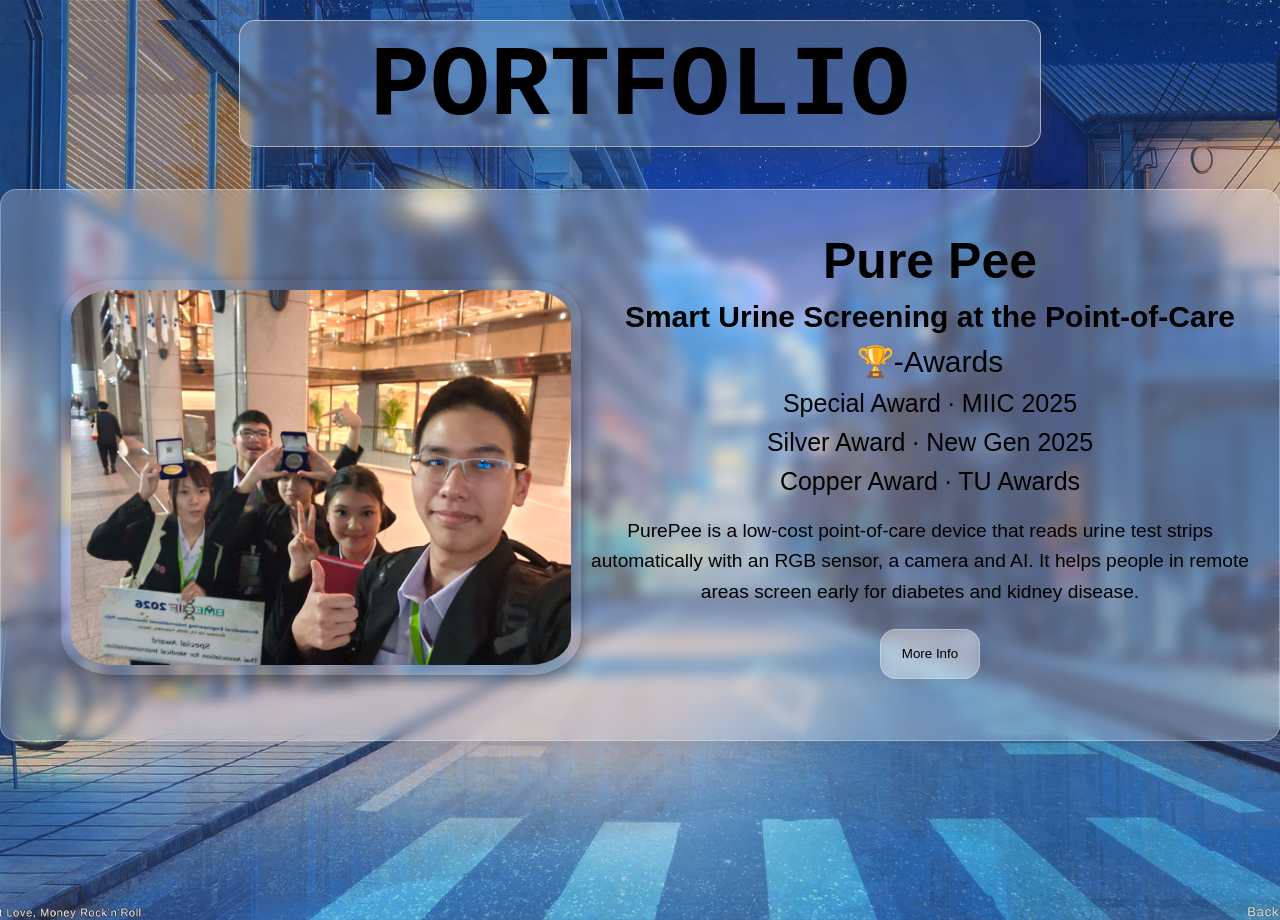
==== port.htm @ 7d14b838 "update" ====
<!doctype html>
<html lang="en">
  <head>
    <link rel="stylesheet" href="port/style.css" />
    <meta charset="UTF-8" />
    <meta name="viewport" content="width=device-width, initial-scale=1.0" />
    <title>Document</title>
  </head>
  <body>
    <div>
      <div class="container">
        <div class="box">
          <h1 style="font-size: 100px">PORTFOLIO</h1>
          <!-- <div class="box-row">
            <div class="little-box"></div>
            <div class="little-box"></div>
            <div class="little-box"></div>
            <div class="little-box"></div>
          </div> -->
        </div>
      </div>
      <div class="sort">
        <div class="big-box">
<!-- table -->
          <img class="pic" src="purepee.jpg" />
          <h2 class="title">Pure Pee</h2>
          <h3 class="full-name">Smart Urine Screening at the Point-of-Care</h3>
          <ul>
            🏆-Awards
            <li class="first">Special Award · MIIC 2025</li>
            <li class="second">Silver Award · New Gen 2025</li>
            <li class="third">Copper Award · TU Awards</li>
          </ul>
          <div style="justify-content: center; align-items: center; text-align: center;">
          <h4 class="detail">
            PurePee is a low-cost point-of-care device that reads urine test
            strips automatically with an RGB sensor, a camera and AI. It helps
            people in remote areas screen early for diabetes and kidney disease.
          </h4>
          </div>
          <button class="more-info">More Info</button>
        </div>
      </div>
    </div>
  </body>
</html>
<script src="port/script.js"></script>
---- port/style.css ----
body, html {
    margin: 0;
    background: url("photo/wallpaper.jpg");
    height: 100%;
    background-position: center;
    background-repeat: no-repeat;
    background-size: cover;
}

.container{
    display: flex;
    align-items: center;
    margin-top: 20px;
    justify-content: center;
    text-align: center;
}

.box{
    width: 800px;
    height: 125px;
    /* height: 250px; */
    border-radius:5%;
    background: rgba(228, 228, 228, 0.23);
    border-radius: 16px;
    box-shadow: 0 4px 30px rgba(0, 0, 0, 0.1);
    backdrop-filter: blur(3.3px);
    -webkit-backdrop-filter: blur(3.3px);
    border: 1px solid rgba(228, 228, 228, 0.67);
    text-align: center;
    justify-content: center;
}

h1{
    margin-top: 10px;
    margin-bottom: 2px;
    font-family: 'Courier New', Courier, monospace;
    box-shadow: rgba(100, 100, 111, 0.2) 0px 7px 29px 0px;
}

.box-row{
    margin-top: 5px;
    gap:10px;
    display: flex;
    justify-content: center;
}

.little-box{   
    width: 150px;
    height: 75px;
    border-radius:5%;
    background: rgba(255, 255, 255, 0.25);
    border-radius: 16px;
    box-shadow: 0 4px 30px rgba(0, 0, 0, 0.1);
    backdrop-filter: blur(6.6px);
    -webkit-backdrop-filter: blur(6.6px);
    border: 1px solid rgba(255, 255, 255, 0.3);
    grid-template-columns: auto auto auto;
}

.sort{
    justify-content: center;
    align-items: center;
    display: flex;
    margin-top: 42px;
    text-align: center;
}

.big-box{
    font-family: 'Gill Sans', 'Gill Sans MT', Calibri, 'Trebuchet MS', sans-serif;
    display: warp;
    background-color: white;
    width: 1375px;
    height: 550px;
    border-radius:5%;
    background: rgba(255, 255, 255, 0.25);
    border-radius: 16px;
    box-shadow: 0 4px 30px rgba(0, 0, 0, 0.1);
    backdrop-filter: blur(6.6px);
    -webkit-backdrop-filter: blur(6.6px);
    border: 1px solid rgba(255, 255, 255, 0.3);
    grid-template-columns: auto auto auto;
}

.pic{
    border-radius: 10%;
    width: 500px;
    float: left;
    margin-top: 90px;
    margin-left: 60px;
    box-shadow: rgba(0, 0, 0, 0.35) 0px 5px 15px;
    padding: 10px;
}

h2{
    font-size: 50px;
    font-family: 'Gill Sans', 'Gill Sans MT', Calibri, 'Trebuchet MS', sans-serif;
    margin-bottom: 10px;
}
h3{
    font-size: 30px;
    margin-top: 5px;
    margin-bottom: 10px;
}

ul{
    font-size: 30px;
    margin-top: 5px;
    margin-bottom: 5px;
    list-style: none;
}

li{
    font-size: 25px;
    margin-top: 10px;
}

.des{
    width: 10px;
    height: 10px;
}

h4 {
    font-size: clamp(16px, 1.5vw, 20px);
    font-weight: 400;
    line-height: 1.6;
    max-width: 750px;
    margin: 20px auto;
    margin-right: 20px;
    text-align: center;
    overflow-wrap: break-word;
}

button{
    margin-top: 1px;
    width: 100px;
    height: 50px;
    border-radius:5%;
    background: rgba(255, 255, 255, 0.25);
    border-radius: 16px;
    box-shadow: 0 4px 30px rgba(0, 0, 0, 0.1);
    backdrop-filter: blur(6.6px);
    -webkit-backdrop-filter: blur(6.6px);
    border: 1px solid rgba(255, 255, 255, 0.3);
    grid-template-columns: auto auto auto;
}

.info{
    margin-top: 0;
    margin-bottom: 5px;
    font-style: italic;
    font-family: system-ui, "Segoe UI", Roboto, Helvetica, Arial, sans-serif, "Apple Color Emoji", "Segoe UI Emoji", "Segoe UI Symbol";
    font-size: 25px;
}
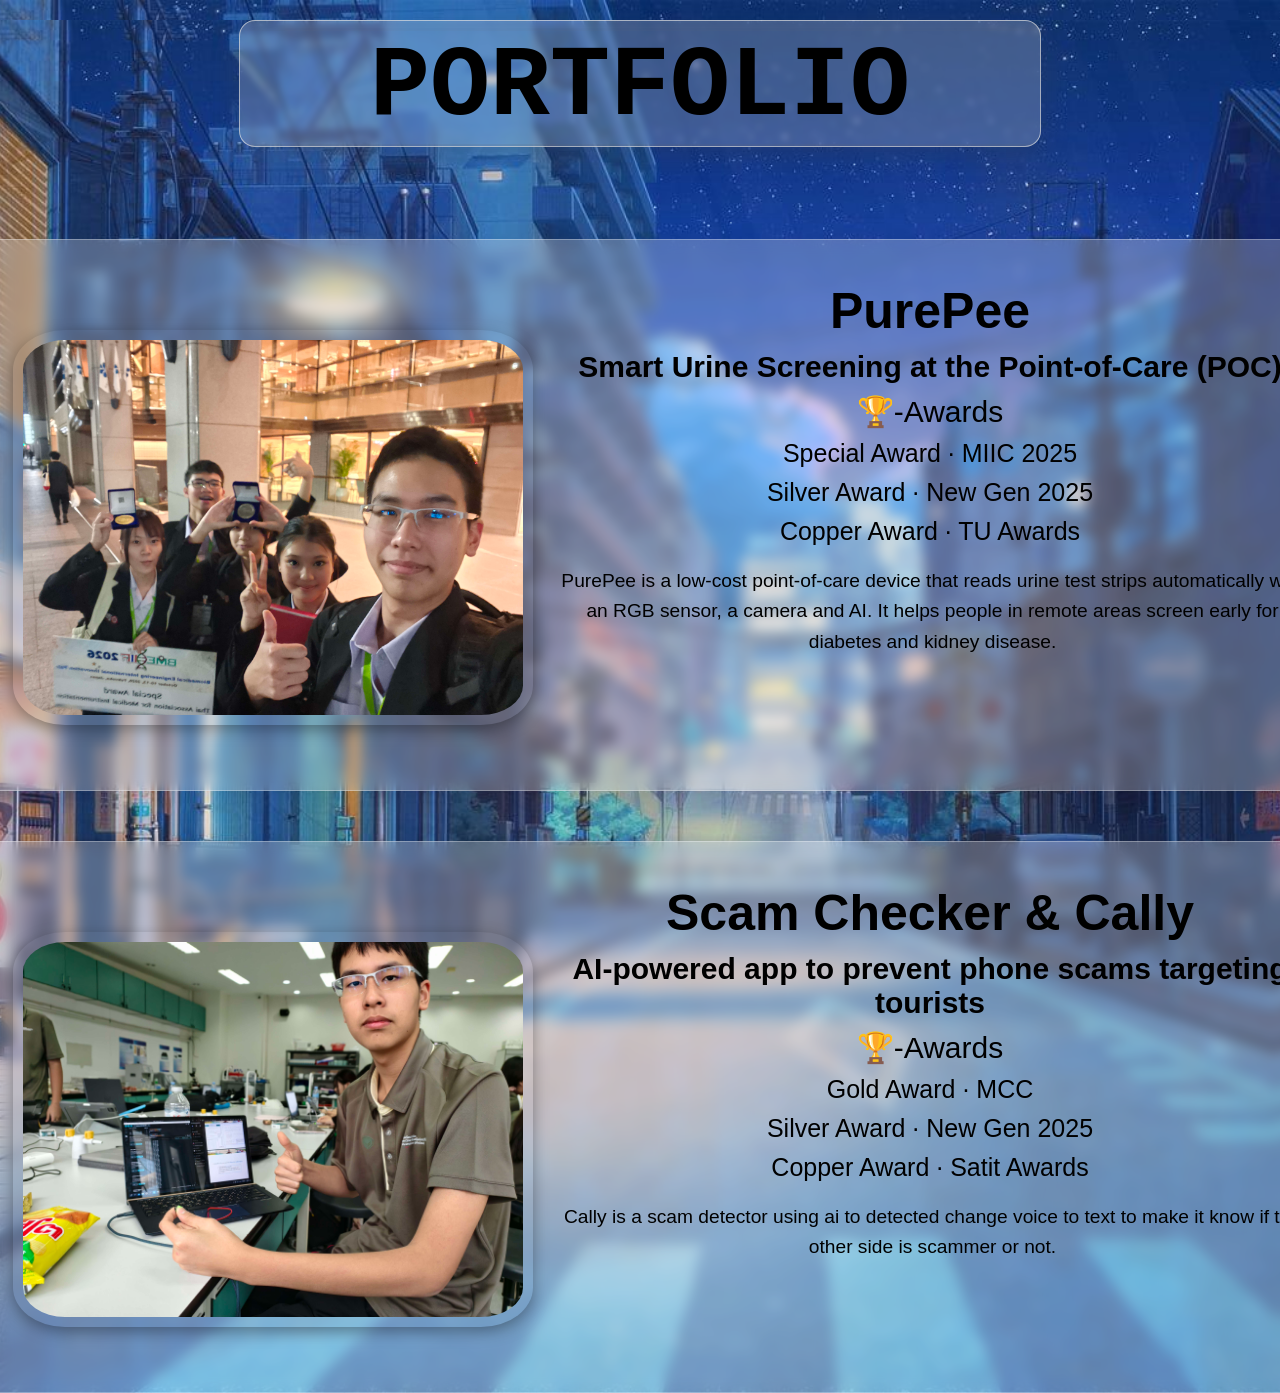
==== commit 30f366f6: "update" ====
--- a/port.htm
+++ b/port.htm
@@ -20,9 +20,8 @@
         </div>
       </div>
       <div class="sort">
-        <div class="big-box">
-<!-- table -->
-          <img class="pic" src="purepee.jpg" />
+        <div class="js">
+          <!-- <img class="pic" src="purepee.jpg" />
           <h2 class="title">Pure Pee</h2>
           <h3 class="full-name">Smart Urine Screening at the Point-of-Care</h3>
           <ul>
@@ -37,8 +36,7 @@
             strips automatically with an RGB sensor, a camera and AI. It helps
             people in remote areas screen early for diabetes and kidney disease.
           </h4>
-          </div>
-          <button class="more-info">More Info</button>
+          </div> -->
         </div>
       </div>
     </div>
--- a/port/style.css
+++ b/port/style.css
@@ -1,10 +1,11 @@
 body, html {
     margin: 0;
     background: url("photo/wallpaper.jpg");
-    height: 100%;
+    height: auto;
     background-position: center;
     background-repeat: no-repeat;
     background-size: cover;
+    overscroll-behavior: none;
 }
 
 .container{
@@ -57,6 +58,7 @@
     grid-template-columns: auto auto auto;
 }
 
+
 .sort{
     justify-content: center;
     align-items: center;
@@ -79,6 +81,7 @@
     -webkit-backdrop-filter: blur(6.6px);
     border: 1px solid rgba(255, 255, 255, 0.3);
     grid-template-columns: auto auto auto;
+    margin-top: 50px;
 }
 
 .pic{
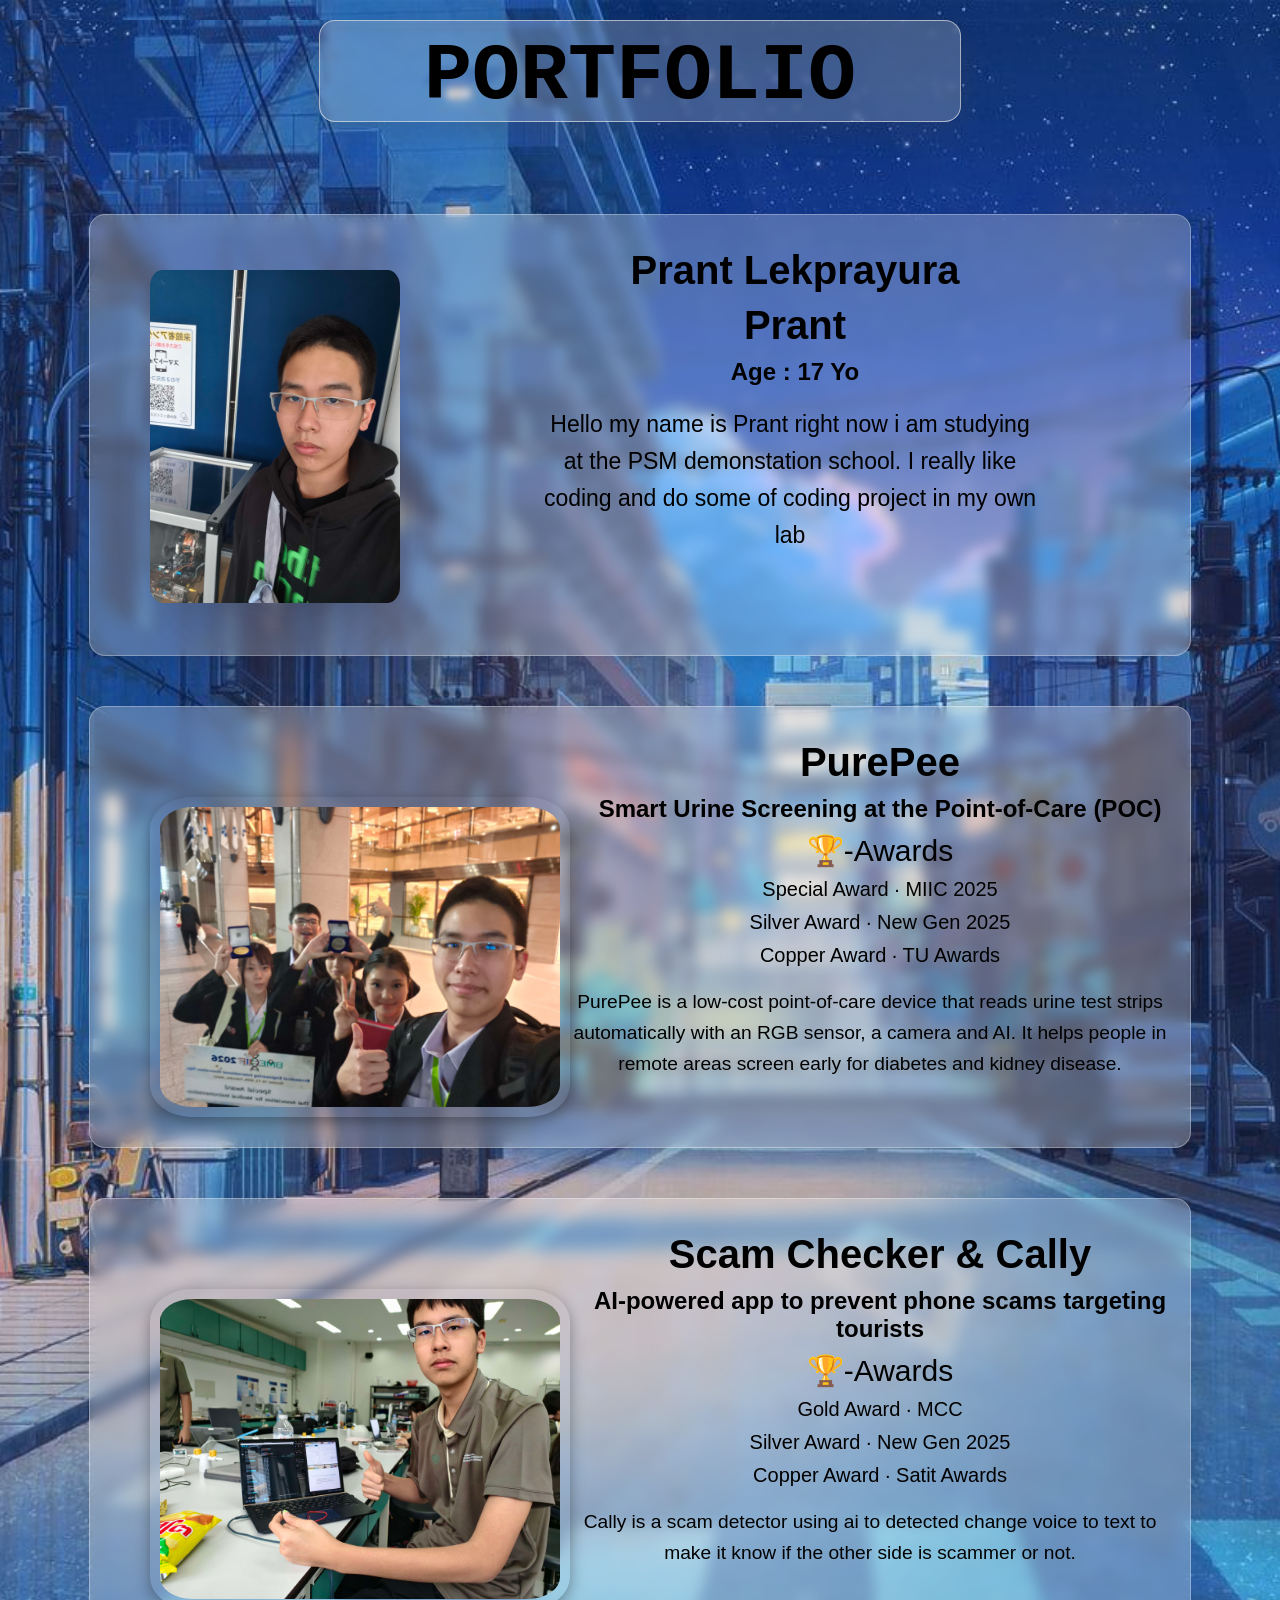
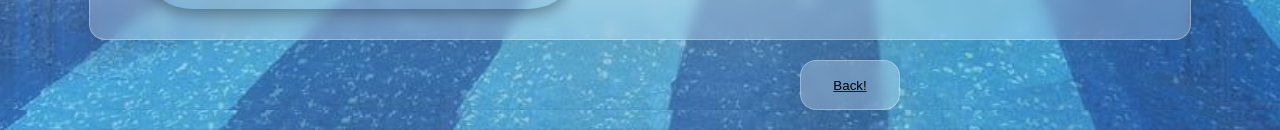
==== commit 0af1a32c: "update" ====
--- a/port.htm
+++ b/port.htm
@@ -10,7 +10,7 @@
     <div>
       <div class="container">
         <div class="box">
-          <h1 style="font-size: 100px">PORTFOLIO</h1>
+          <h1>PORTFOLIO</h1>
           <!-- <div class="box-row">
             <div class="little-box"></div>
             <div class="little-box"></div>
@@ -21,6 +21,18 @@
       </div>
       <div class="sort">
         <div class="js">
+          <div class="big-box">
+            <img src="face.jpg" class="profile" />
+            <h2>Prant Lekprayura</h2>
+            <h2 style="margin-top: 10px">Prant</h2>
+            <h3>Age : 17 Yo</h3>
+            <h4 class="me">
+              Hello my name is Prant right now i am studying at the PSM
+              demonstation school. I really like coding and do some of coding
+              project in my own lab
+            </h4>
+            <h4></h4>
+          </div>
           <!-- <img class="pic" src="purepee.jpg" />
           <h2 class="title">Pure Pee</h2>
           <h3 class="full-name">Smart Urine Screening at the Point-of-Care</h3>
@@ -40,6 +52,9 @@
         </div>
       </div>
     </div>
+    <a href="index.html"><button style="display: flex; justify-content: center; align-items: center; margin-left: 800px; margin-top: 20px; margin-bottom: 20px;">
+      Back!
+    </button></a>
   </body>
 </html>
 <script src="port/script.js"></script>
--- a/port/style.css
+++ b/port/style.css
@@ -17,8 +17,8 @@
 }
 
 .box{
-    width: 800px;
-    height: 125px;
+    width: 640px;
+    height: 100px;
     /* height: 250px; */
     border-radius:5%;
     background: rgba(228, 228, 228, 0.23);
@@ -32,6 +32,7 @@
 }
 
 h1{
+    font-size: 80px;
     margin-top: 10px;
     margin-bottom: 2px;
     font-family: 'Courier New', Courier, monospace;
@@ -45,7 +46,7 @@
     justify-content: center;
 }
 
-.little-box{   
+/* .little-box{   
     width: 150px;
     height: 75px;
     border-radius:5%;
@@ -56,7 +57,7 @@
     -webkit-backdrop-filter: blur(6.6px);
     border: 1px solid rgba(255, 255, 255, 0.3);
     grid-template-columns: auto auto auto;
-}
+} */
 
 
 .sort{
@@ -71,8 +72,8 @@
     font-family: 'Gill Sans', 'Gill Sans MT', Calibri, 'Trebuchet MS', sans-serif;
     display: warp;
     background-color: white;
-    width: 1375px;
-    height: 550px;
+    width: 1100px;
+    height:440px;
     border-radius:5%;
     background: rgba(255, 255, 255, 0.25);
     border-radius: 16px;
@@ -86,7 +87,7 @@
 
 .pic{
     border-radius: 10%;
-    width: 500px;
+    width: 400px;
     float: left;
     margin-top: 90px;
     margin-left: 60px;
@@ -95,12 +96,12 @@
 }
 
 h2{
-    font-size: 50px;
+    font-size: 40px;
     font-family: 'Gill Sans', 'Gill Sans MT', Calibri, 'Trebuchet MS', sans-serif;
     margin-bottom: 10px;
 }
 h3{
-    font-size: 30px;
+    font-size: 24px;
     margin-top: 5px;
     margin-bottom: 10px;
 }
@@ -113,7 +114,7 @@
 }
 
 li{
-    font-size: 25px;
+    font-size: 20px;
     margin-top: 10px;
 }
 
@@ -153,4 +154,22 @@
     font-style: italic;
     font-family: system-ui, "Segoe UI", Roboto, Helvetica, Arial, sans-serif, "Apple Color Emoji", "Segoe UI Emoji", "Segoe UI Symbol";
     font-size: 25px;
+}
+
+.profile{
+    width: 250px; 
+    float: left; 
+    margin-left:60px; 
+    margin-top: 55px; 
+    border-radius: 5%;
+    box-shadow: rgba(50, 50, 93, 0.25) 0px 50px 100px -20px, rgba(0, 0, 0, 0.3) 0px 30px 60px -30px, rgba(10, 37, 64, 0.35) 0px -2px 6px 0px inset;
+}
+
+.me{
+    font-family: 'Segoe UI', Tahoma, Geneva, Verdana, sans-serif;
+    width: 500px;
+    align-items: center;
+
+    margin-right: 150px;
+    font-size: 23px;
 }
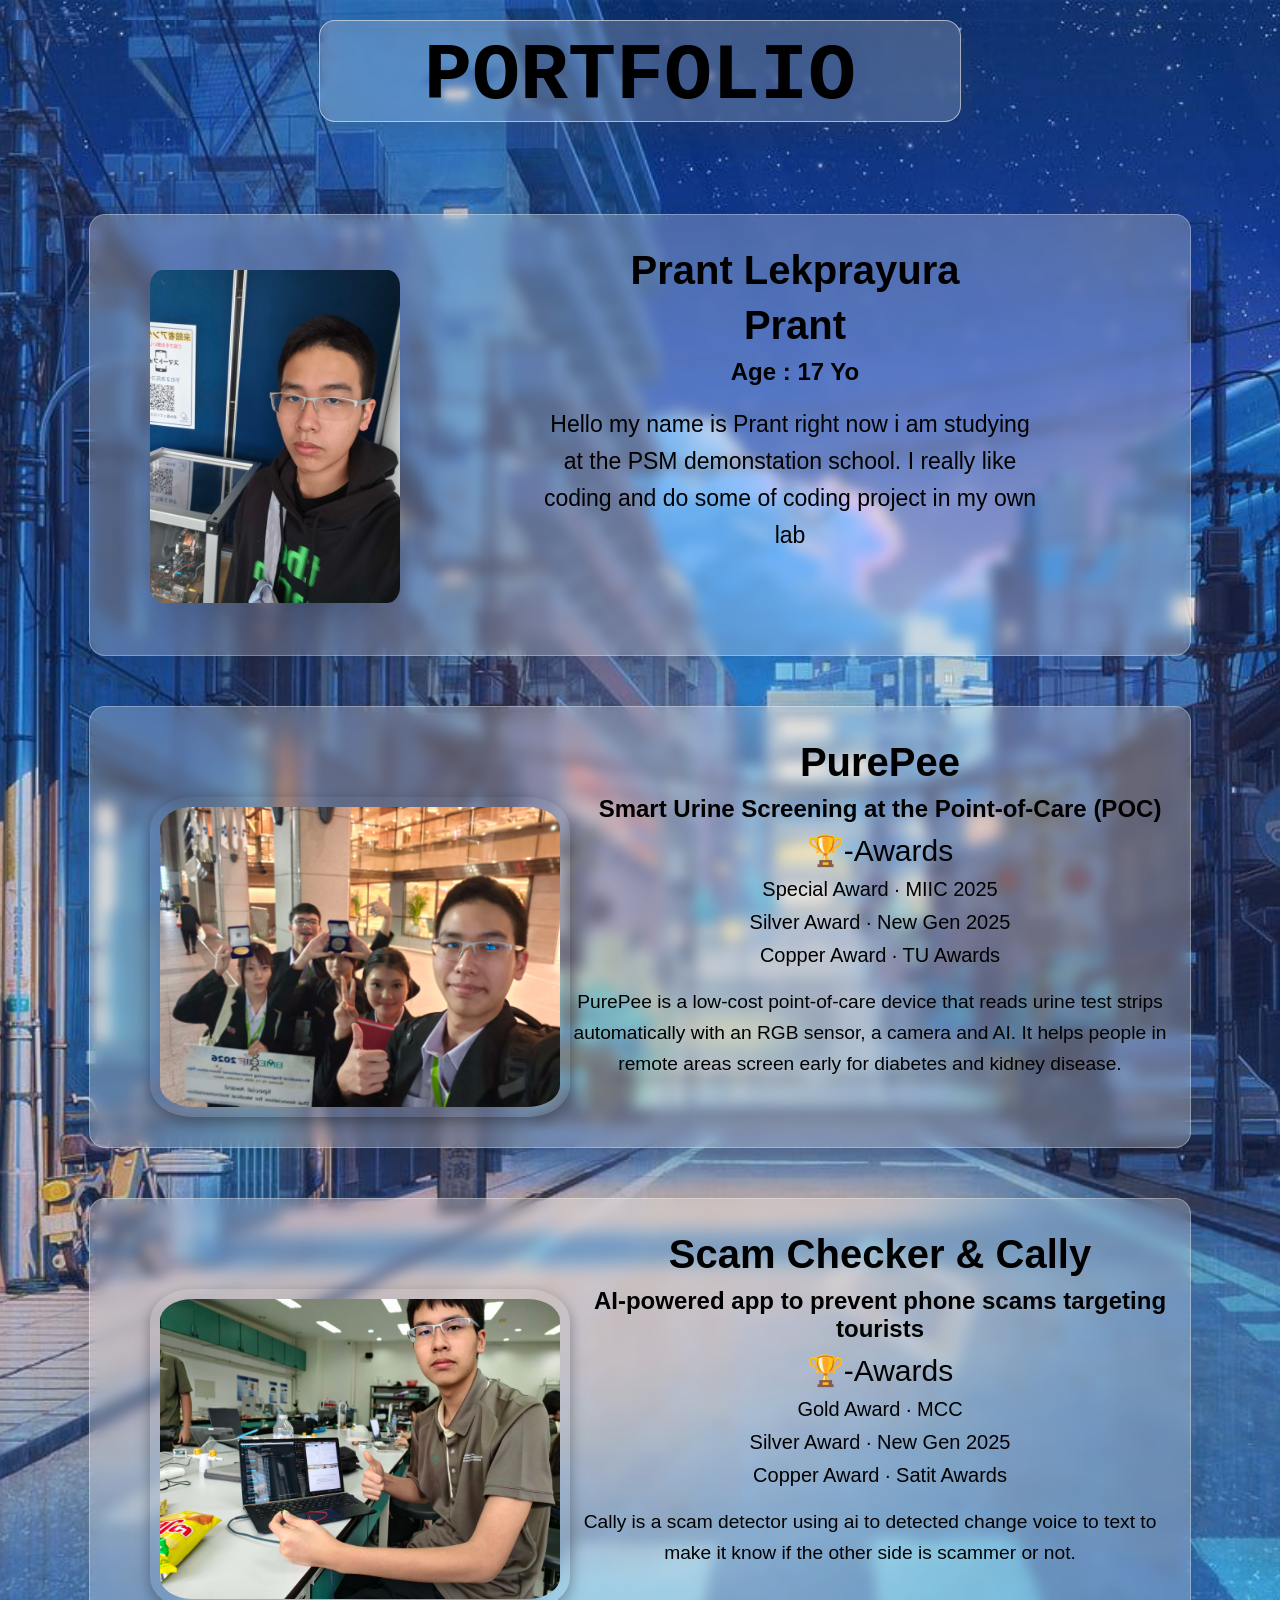
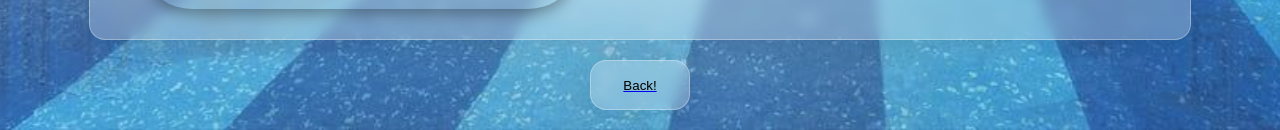
==== commit a3361007: "final" ====
--- a/port.htm
+++ b/port.htm
@@ -31,7 +31,6 @@
               demonstation school. I really like coding and do some of coding
               project in my own lab
             </h4>
-            <h4></h4>
           </div>
           <!-- <img class="pic" src="purepee.jpg" />
           <h2 class="title">Pure Pee</h2>
@@ -52,9 +51,11 @@
         </div>
       </div>
     </div>
-    <a href="index.html"><button style="display: flex; justify-content: center; align-items: center; margin-left: 800px; margin-top: 20px; margin-bottom: 20px;">
+    <div class="back">
+    <a href="index.html"><button style="display: flex; justify-content: center; align-items: center; margin-top: 20px; margin-bottom: 20px;">
       Back!
     </button></a>
+    </div>
   </body>
 </html>
 <script src="port/script.js"></script>
--- a/port/style.css
+++ b/port/style.css
@@ -172,4 +172,9 @@
 
     margin-right: 150px;
     font-size: 23px;
+}
+
+.back{
+    display: flex;
+    justify-content: center;
 }
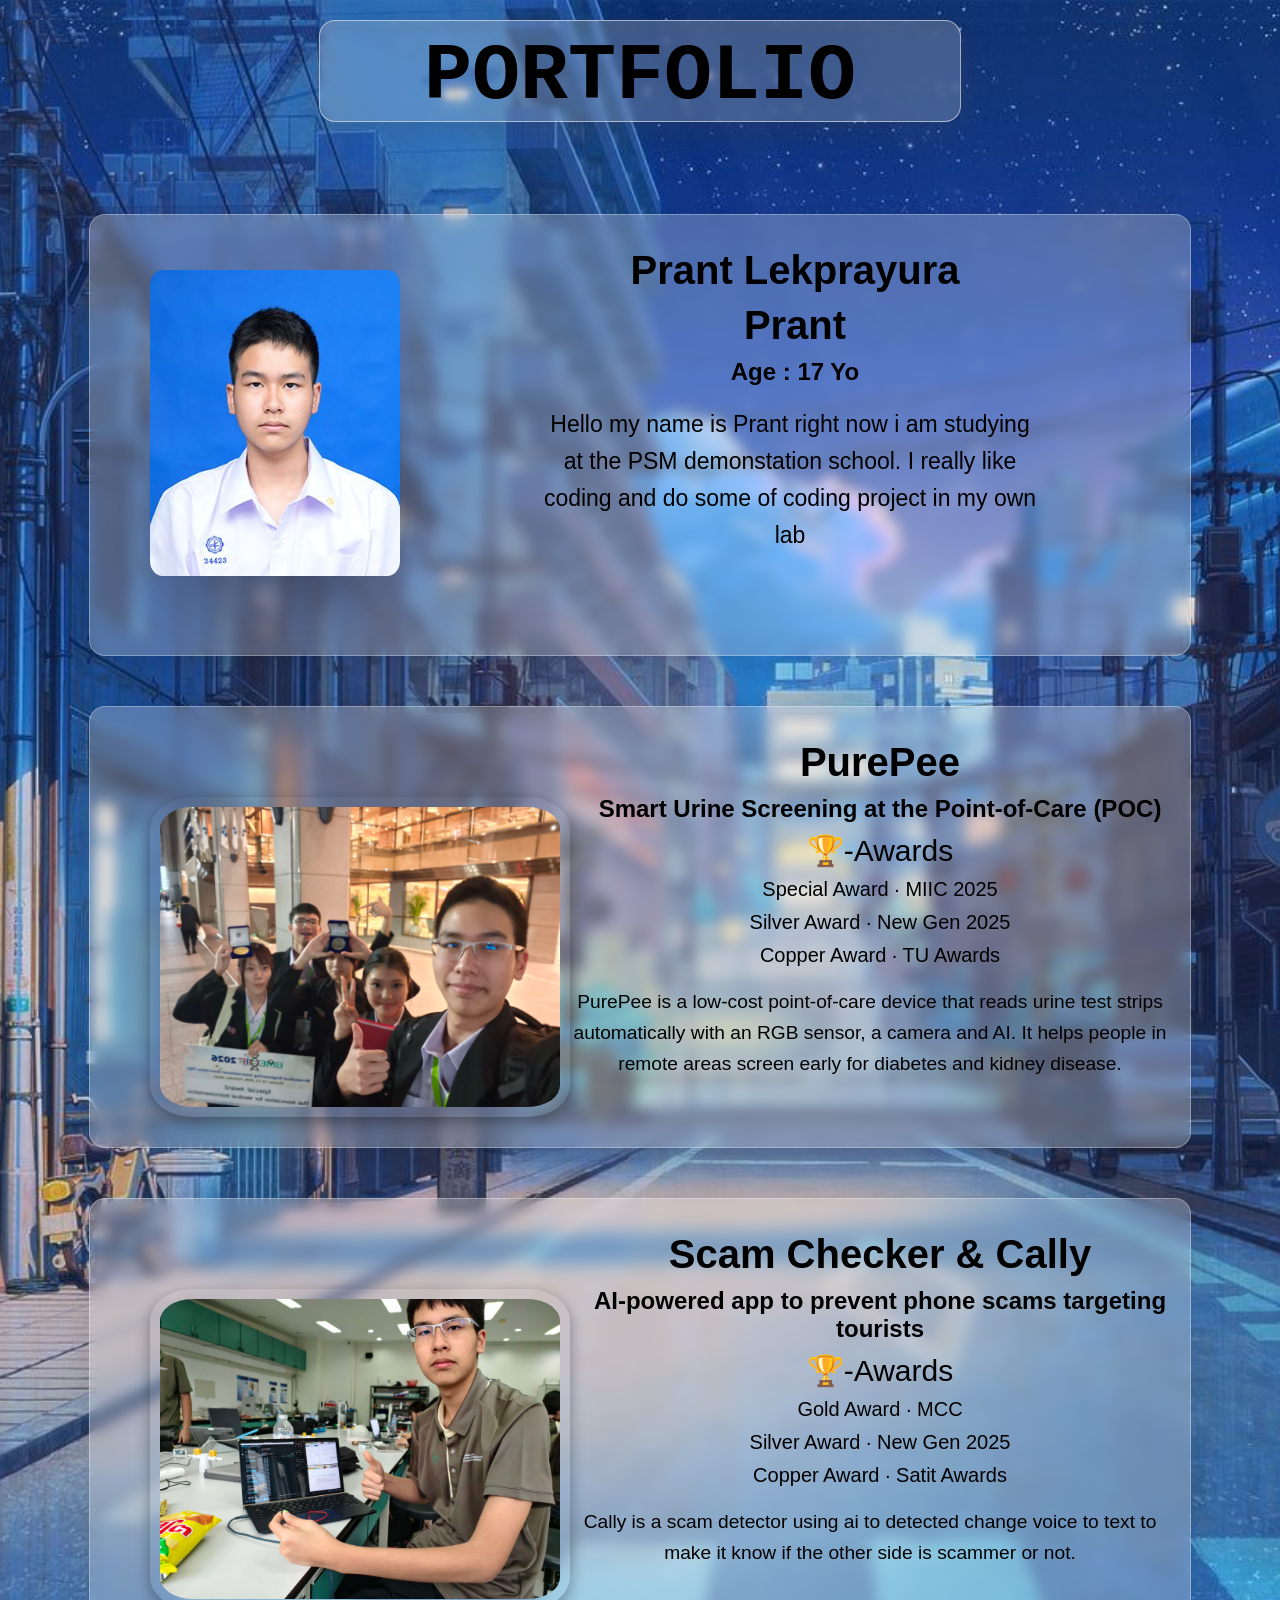
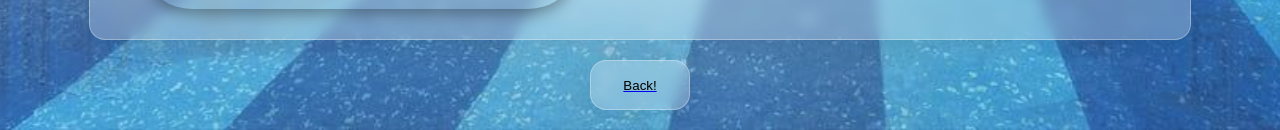
==== commit 8f21fef9: "finally" ====
--- a/port.htm
+++ b/port.htm
@@ -22,7 +22,7 @@
       <div class="sort">
         <div class="js">
           <div class="big-box">
-            <img src="face.jpg" class="profile" />
+            <img src="/port/photo/profile.jpg" class="profile" />
             <h2>Prant Lekprayura</h2>
             <h2 style="margin-top: 10px">Prant</h2>
             <h3>Age : 17 Yo</h3>
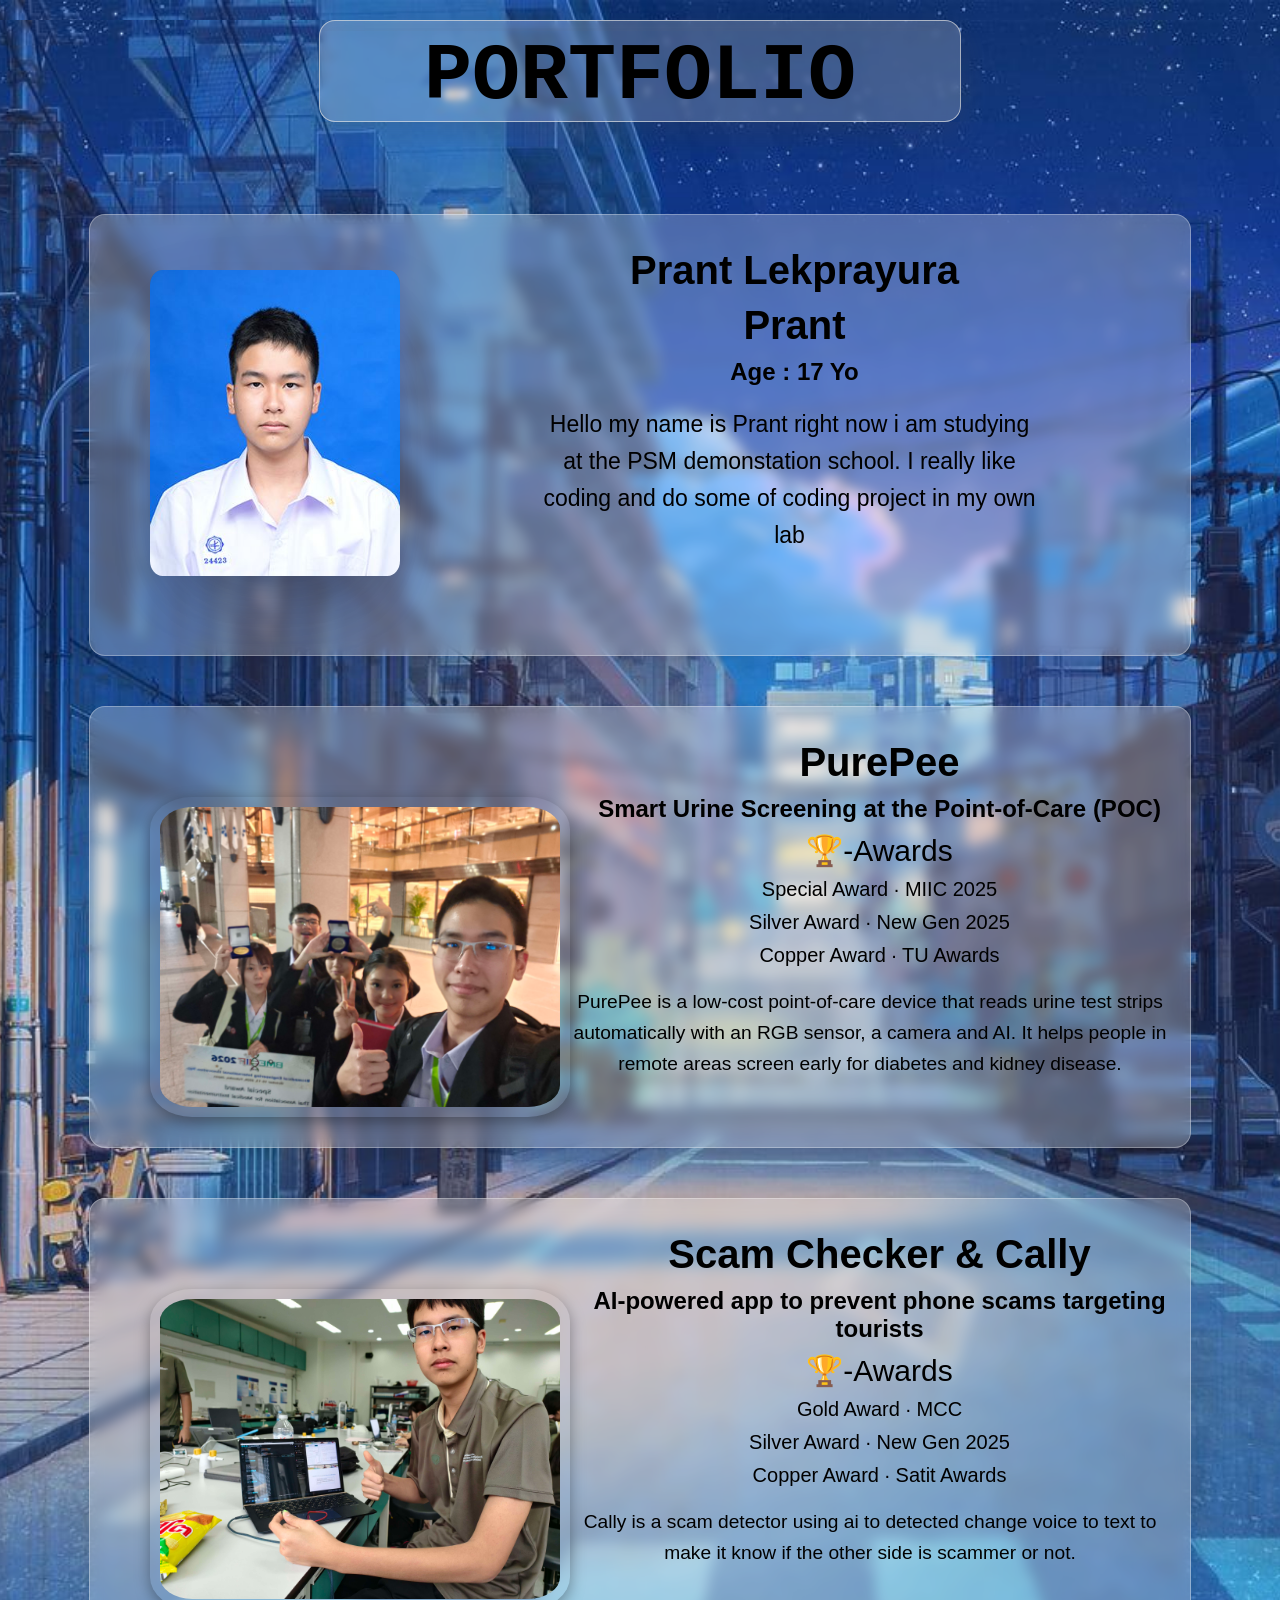
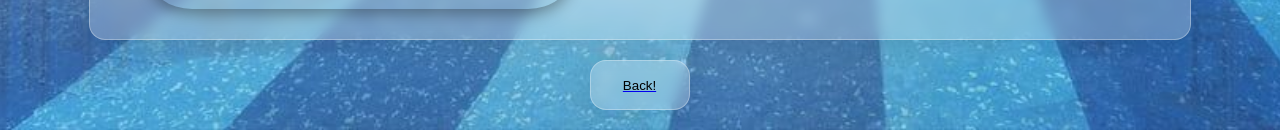
==== commit e7ca4d24: "fix" ====
--- a/port.htm
+++ b/port.htm
@@ -22,7 +22,7 @@
       <div class="sort">
         <div class="js">
           <div class="big-box">
-            <img src="/port/photo/profile.jpg" class="profile" />
+            <img src="profile.jpg" class="profile" />
             <h2>Prant Lekprayura</h2>
             <h2 style="margin-top: 10px">Prant</h2>
             <h3>Age : 17 Yo</h3>
@@ -31,7 +31,7 @@
               demonstation school. I really like coding and do some of coding
               project in my own lab
             </h4>
-          </div>
+          </div class="two-card">
           <!-- <img class="pic" src="purepee.jpg" />
           <h2 class="title">Pure Pee</h2>
           <h3 class="full-name">Smart Urine Screening at the Point-of-Care</h3>
@@ -52,7 +52,7 @@
       </div>
     </div>
     <div class="back">
-    <a href="index.html"><button style="display: flex; justify-content: center; align-items: center; margin-top: 20px; margin-bottom: 20px;">
+    <a href="index.html"><button class="hover" style="display: flex; justify-content: center; align-items: center; margin-top: 20px; margin-bottom: 20px;">
       Back!
     </button></a>
     </div>
--- a/port/style.css
+++ b/port/style.css
@@ -177,4 +177,24 @@
 .back{
     display: flex;
     justify-content: center;
+}
+
+.show{
+    background: rgba(255, 255, 255, 0.19);
+    border-radius: 16px;
+    box-shadow: 0 4px 30px rgba(0, 0, 0, 0.1);
+    backdrop-filter: blur(9.3px);
+    -webkit-backdrop-filter: blur(9.3px);
+    border: 1px solid rgba(255, 255, 255, 0.79);
+    transition: ease-in-out 0.3s;
+}
+
+.unshow{
+    background: rgba(255, 255, 255, 0.25);
+    border-radius: 16px;
+    box-shadow: 0 4px 30px rgba(0, 0, 0, 0.1);
+    backdrop-filter: blur(6.6px);
+    -webkit-backdrop-filter: blur(6.6px);
+    border: 1px solid rgba(255, 255, 255, 0.3);
+    transition: ease-in-out 0.3s;
 }
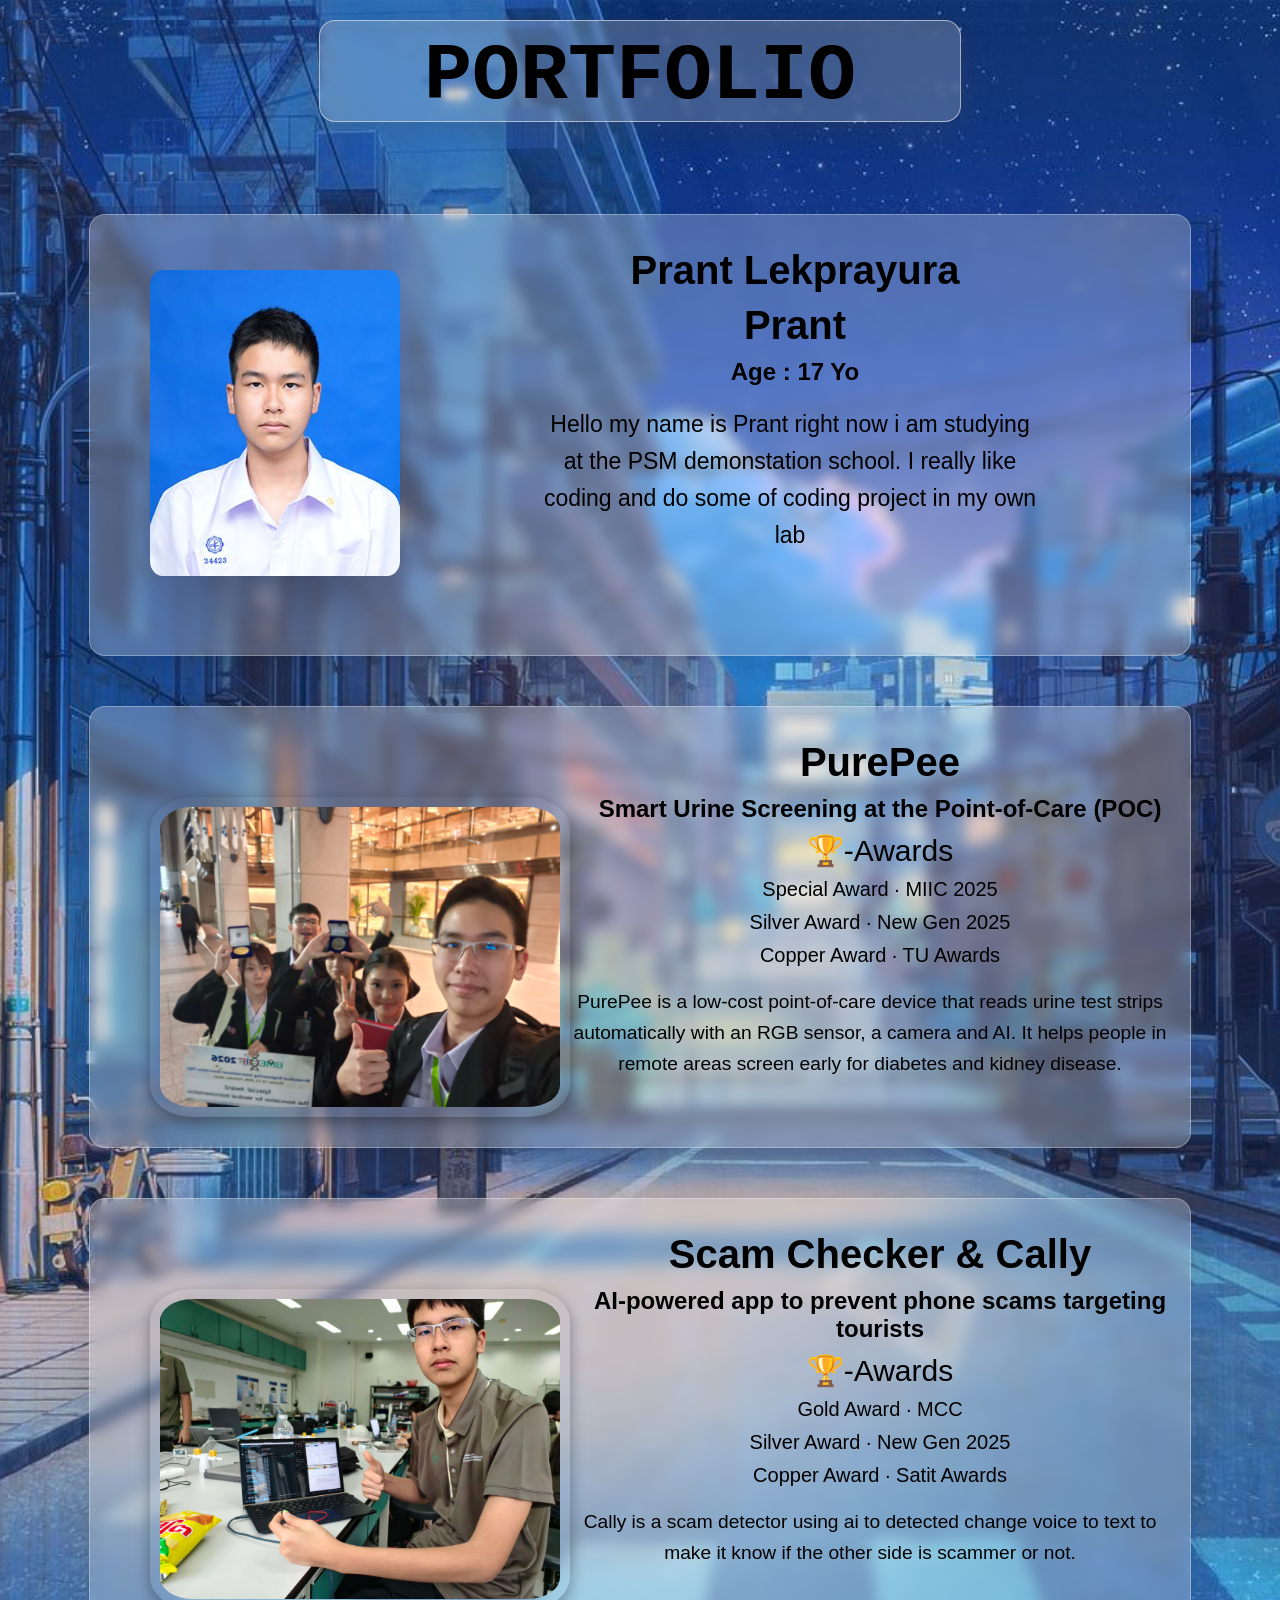
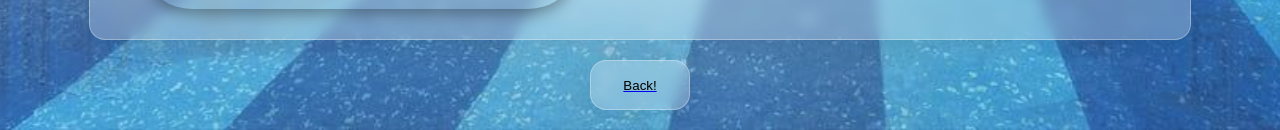
==== commit 7193ea3b: "fix profile" ====
--- a/port/style.css
+++ b/port/style.css
@@ -83,6 +83,7 @@
     border: 1px solid rgba(255, 255, 255, 0.3);
     grid-template-columns: auto auto auto;
     margin-top: 50px;
+    transition: all 0.3s ease-in-out;
 }
 
 .pic{
@@ -197,4 +198,11 @@
     -webkit-backdrop-filter: blur(6.6px);
     border: 1px solid rgba(255, 255, 255, 0.3);
     transition: ease-in-out 0.3s;
+}
+
+.big-box:hover, button:hover .box:hover{
+    background: rgba(255, 255, 255, 0.19);
+    backdrop-filter: blur(9.3px);
+    -webkit-backdrop-filter: blur(9.3px);
+    border: 1px solid rgba(255, 255, 255, 0.79);
 }
